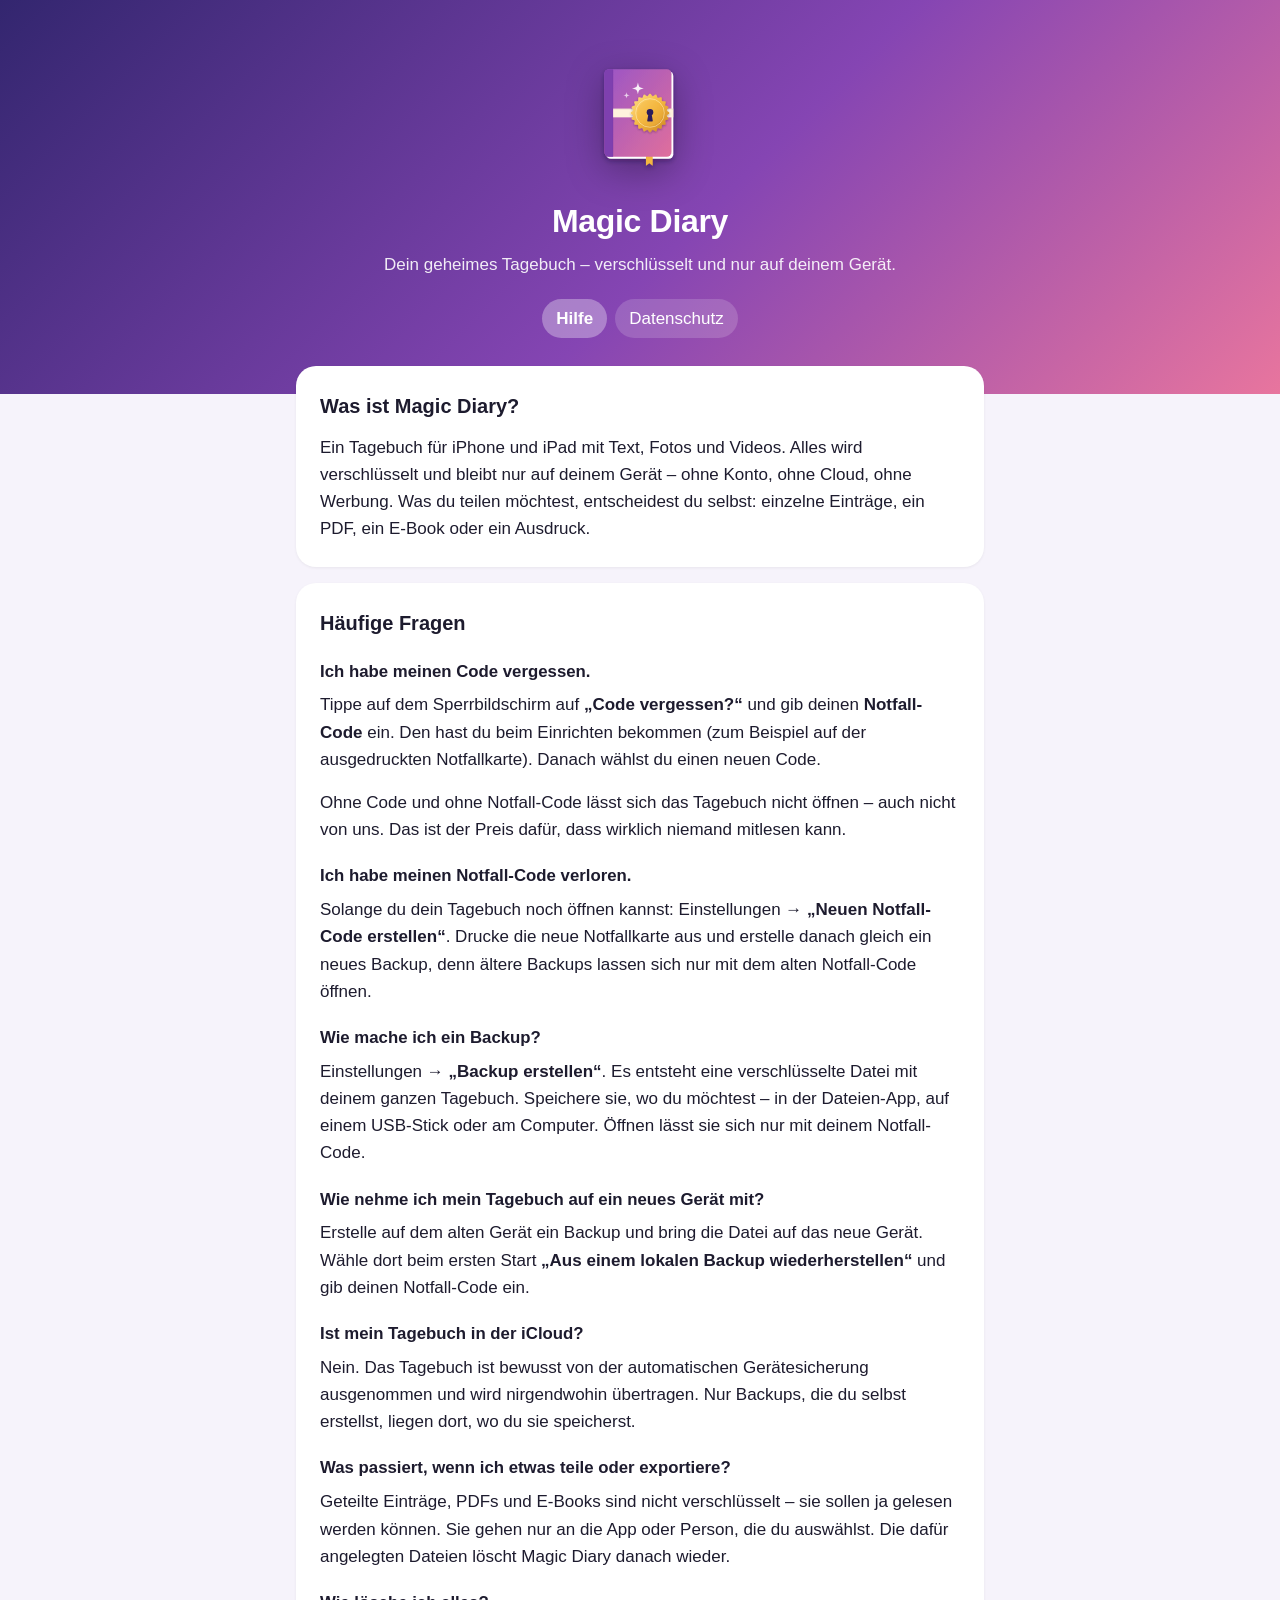
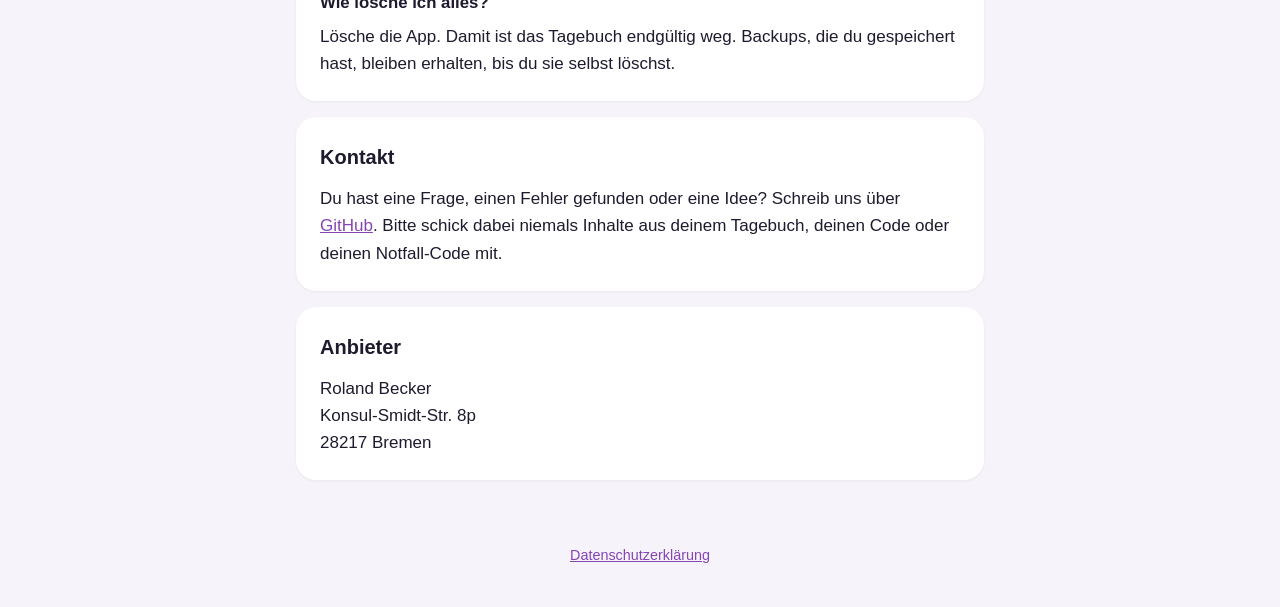
==== index.html @ 5f341b3f "Hilfe- und Datenschutzseite" ====
<!doctype html>
<html lang="de">
<head>
  <meta charset="utf-8">
  <meta name="viewport" content="width=device-width, initial-scale=1">
  <title>Magic Diary – Hilfe</title>
  <meta name="description" content="Hilfe und Kontakt für Magic Diary, das private, verschlüsselte Tagebuch für iPhone und iPad.">
  <link rel="stylesheet" href="style.css">
</head>
<body>
  <header>
    <img src="book.svg" alt="">
    <h1>Magic Diary</h1>
    <p>Dein geheimes Tagebuch – verschlüsselt und nur auf deinem Gerät.</p>
    <nav>
      <a href="./" aria-current="page">Hilfe</a>
      <a href="datenschutz/">Datenschutz</a>
    </nav>
  </header>

  <main>
    <section>
      <h2>Was ist Magic Diary?</h2>
      <p>Ein Tagebuch für iPhone und iPad mit Text, Fotos und Videos. Alles wird verschlüsselt und bleibt nur
        auf deinem Gerät – ohne Konto, ohne Cloud, ohne Werbung. Was du teilen möchtest, entscheidest du selbst:
        einzelne Einträge, ein PDF, ein E-Book oder ein Ausdruck.</p>
    </section>

    <section>
      <h2>Häufige Fragen</h2>

      <h3>Ich habe meinen Code vergessen.</h3>
      <p>Tippe auf dem Sperrbildschirm auf <strong>„Code vergessen?“</strong> und gib deinen
        <strong>Notfall-Code</strong> ein. Den hast du beim Einrichten bekommen (zum Beispiel auf der
        ausgedruckten Notfallkarte). Danach wählst du einen neuen Code.</p>
      <p>Ohne Code und ohne Notfall-Code lässt sich das Tagebuch nicht öffnen – auch nicht von uns. Das ist der
        Preis dafür, dass wirklich niemand mitlesen kann.</p>

      <h3>Ich habe meinen Notfall-Code verloren.</h3>
      <p>Solange du dein Tagebuch noch öffnen kannst: Einstellungen → <strong>„Neuen Notfall-Code erstellen“</strong>.
        Drucke die neue Notfallkarte aus und erstelle danach gleich ein neues Backup, denn ältere Backups lassen sich
        nur mit dem alten Notfall-Code öffnen.</p>

      <h3>Wie mache ich ein Backup?</h3>
      <p>Einstellungen → <strong>„Backup erstellen“</strong>. Es entsteht eine verschlüsselte Datei mit deinem ganzen
        Tagebuch. Speichere sie, wo du möchtest – in der Dateien-App, auf einem USB-Stick oder am Computer.
        Öffnen lässt sie sich nur mit deinem Notfall-Code.</p>

      <h3>Wie nehme ich mein Tagebuch auf ein neues Gerät mit?</h3>
      <p>Erstelle auf dem alten Gerät ein Backup und bring die Datei auf das neue Gerät. Wähle dort beim ersten Start
        <strong>„Aus einem lokalen Backup wiederherstellen“</strong> und gib deinen Notfall-Code ein.</p>

      <h3>Ist mein Tagebuch in der iCloud?</h3>
      <p>Nein. Das Tagebuch ist bewusst von der automatischen Gerätesicherung ausgenommen und wird nirgendwohin
        übertragen. Nur Backups, die du selbst erstellst, liegen dort, wo du sie speicherst.</p>

      <h3>Was passiert, wenn ich etwas teile oder exportiere?</h3>
      <p>Geteilte Einträge, PDFs und E-Books sind nicht verschlüsselt – sie sollen ja gelesen werden können. Sie gehen
        nur an die App oder Person, die du auswählst. Die dafür angelegten Dateien löscht Magic Diary danach wieder.</p>

      <h3>Wie lösche ich alles?</h3>
      <p>Lösche die App. Damit ist das Tagebuch endgültig weg. Backups, die du gespeichert hast, bleiben erhalten,
        bis du sie selbst löschst.</p>
    </section>

    <section>
      <h2>Kontakt</h2>
      <p>Du hast eine Frage, einen Fehler gefunden oder eine Idee? Schreib uns über
        <a href="https://github.com/RolandJAAI/magic-diary/issues">GitHub</a>. Bitte schick dabei niemals Inhalte
        aus deinem Tagebuch, deinen Code oder deinen Notfall-Code mit.</p>
    </section>

    <section>
      <h2>Anbieter</h2>
      <address>
        Roland Becker<br>
        Konsul-Smidt-Str. 8p<br>
        28217 Bremen
      </address>
    </section>
  </main>

  <footer><a href="datenschutz/">Datenschutzerklärung</a></footer>
</body>
</html>
---- style.css ----
:root {
  --night: #33266f;
  --violet: #8545b3;
  --rose: #e8759e;
  --ink: #1d1b2e;
  --muted: #5f5a73;
  --card: #ffffff;
  --page: #f6f3fb;
  --line: #e6e0f0;
}

@media (prefers-color-scheme: dark) {
  :root {
    --ink: #f2eefb;
    --muted: #b5adc9;
    --card: #1f1a33;
    --page: #130f24;
    --line: #2f2849;
  }
}

* { box-sizing: border-box; }

body {
  margin: 0;
  font: 17px/1.6 -apple-system, BlinkMacSystemFont, "Segoe UI", Roboto, Helvetica, Arial, sans-serif;
  color: var(--ink);
  background: var(--page);
}

header {
  background: linear-gradient(135deg, var(--night), var(--violet) 55%, var(--rose));
  color: #fff;
  text-align: center;
  padding: 48px 16px 56px;
}

header img { width: 132px; height: 132px; filter: drop-shadow(0 10px 18px rgb(0 0 0 / 0.3)); }
header h1 { margin: 8px 0 4px; font-size: 2rem; letter-spacing: -0.01em; }
header p { margin: 0; opacity: 0.9; }

nav { display: flex; justify-content: center; gap: 8px; margin-top: 20px; flex-wrap: wrap; }
nav a {
  color: #fff; text-decoration: none; padding: 6px 14px; border-radius: 999px;
  background: rgb(255 255 255 / 0.16);
}
nav a[aria-current="page"] { background: rgb(255 255 255 / 0.32); font-weight: 600; }

main { max-width: 720px; margin: -28px auto 0; padding: 0 16px 48px; }

section {
  background: var(--card);
  border-radius: 20px;
  padding: 24px 24px 8px;
  margin-bottom: 16px;
  box-shadow: 0 1px 3px rgb(0 0 0 / 0.06);
}

h2 { margin: 0 0 12px; font-size: 1.25rem; }
h3 { margin: 20px 0 6px; font-size: 1.05rem; }
p, ul { margin: 0 0 16px; }
li { margin-bottom: 4px; }
a { color: var(--violet); }
@media (prefers-color-scheme: dark) { a { color: #c39af0; } }

.muted { color: var(--muted); font-size: 0.95rem; }
address { font-style: normal; margin-bottom: 16px; }

footer { text-align: center; color: var(--muted); font-size: 0.9rem; padding: 0 16px 40px; }
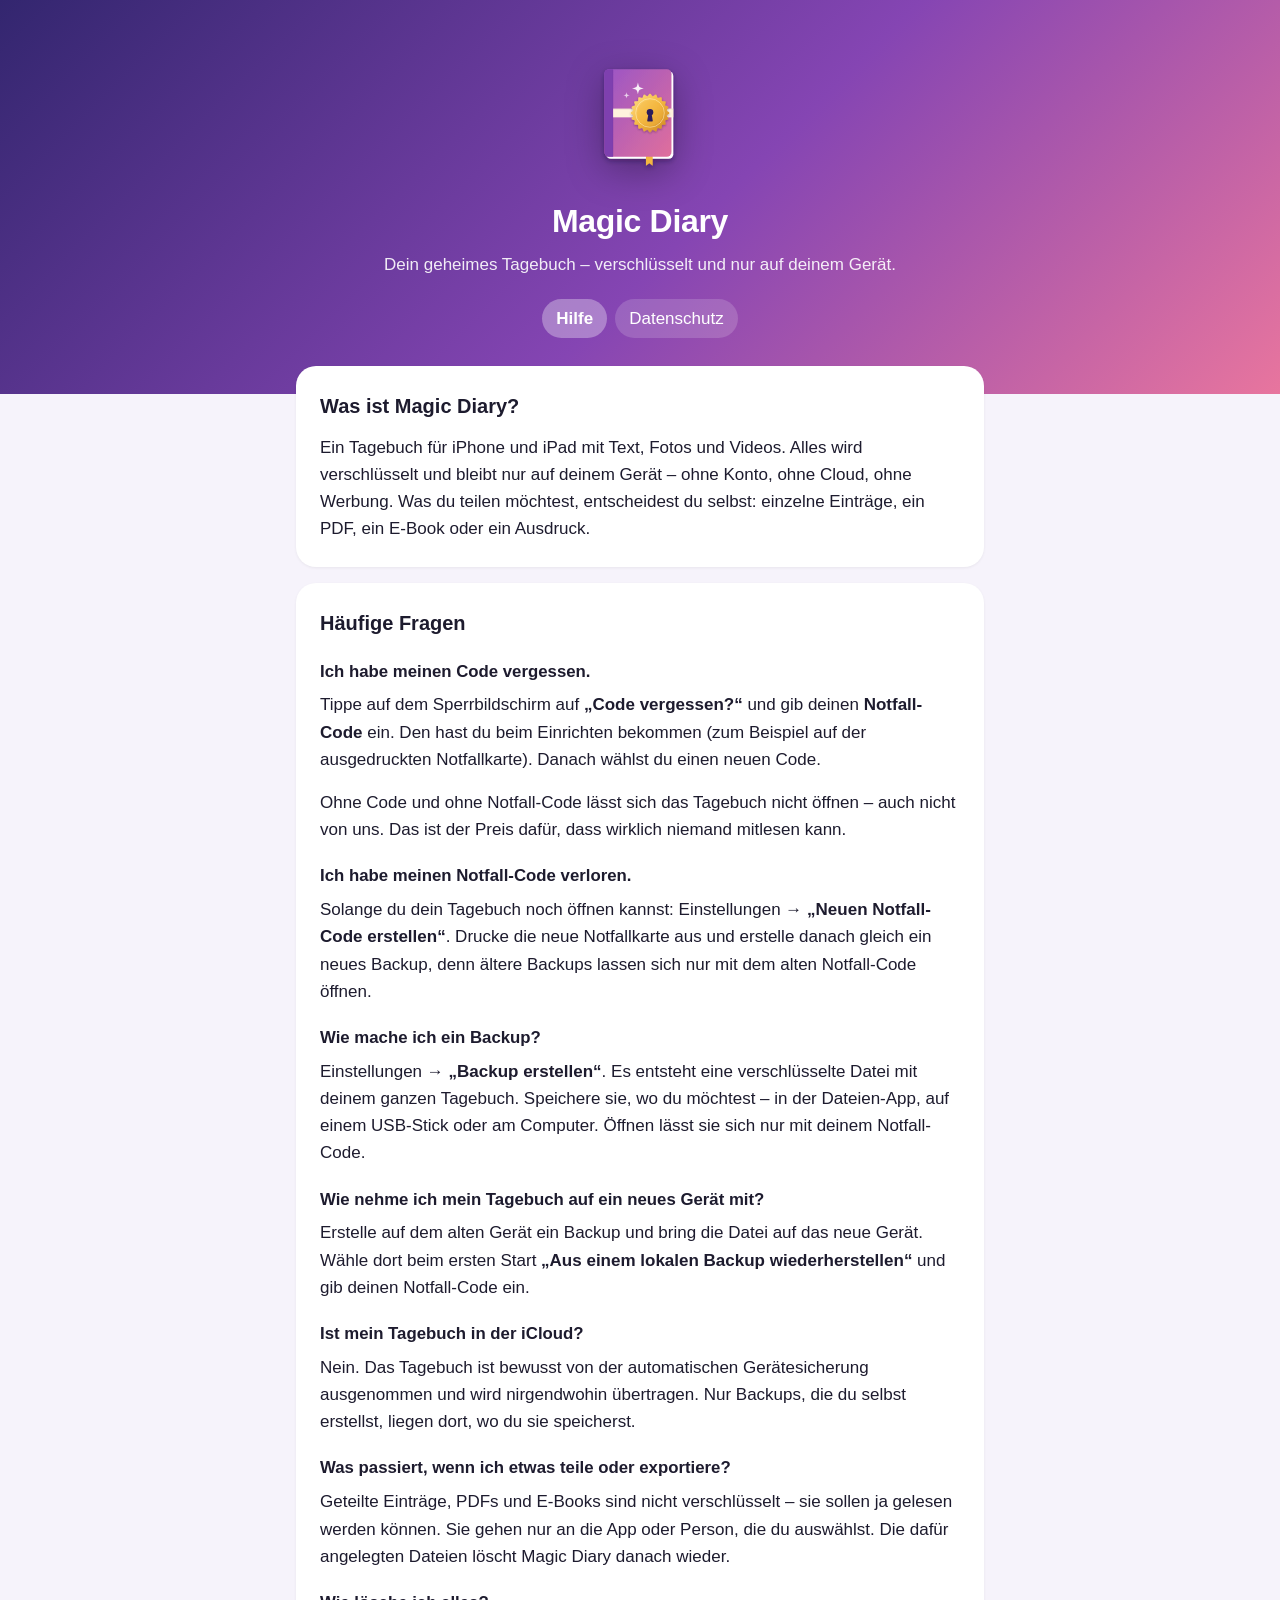
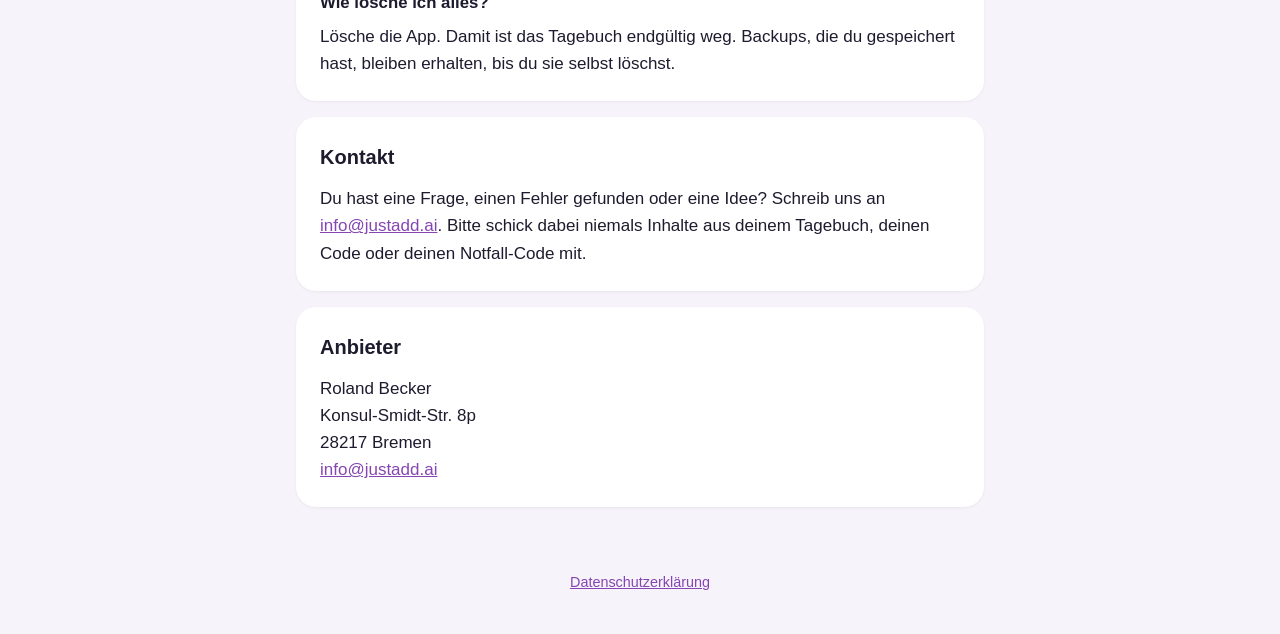
==== commit 2bf7de98: "Kontakt per E-Mail: info@justadd.ai" ====
--- a/index.html
+++ b/index.html
@@ -65,8 +65,8 @@
 
     <section>
       <h2>Kontakt</h2>
-      <p>Du hast eine Frage, einen Fehler gefunden oder eine Idee? Schreib uns über
-        <a href="https://github.com/RolandJAAI/magic-diary/issues">GitHub</a>. Bitte schick dabei niemals Inhalte
+      <p>Du hast eine Frage, einen Fehler gefunden oder eine Idee? Schreib uns an
+        <a href="mailto:info@justadd.ai?subject=Magic%20Diary">info@justadd.ai</a>. Bitte schick dabei niemals Inhalte
         aus deinem Tagebuch, deinen Code oder deinen Notfall-Code mit.</p>
     </section>
 
@@ -75,7 +75,8 @@
       <address>
         Roland Becker<br>
         Konsul-Smidt-Str. 8p<br>
-        28217 Bremen
+        28217 Bremen<br>
+        <a href="mailto:info@justadd.ai">info@justadd.ai</a>
       </address>
     </section>
   </main>
